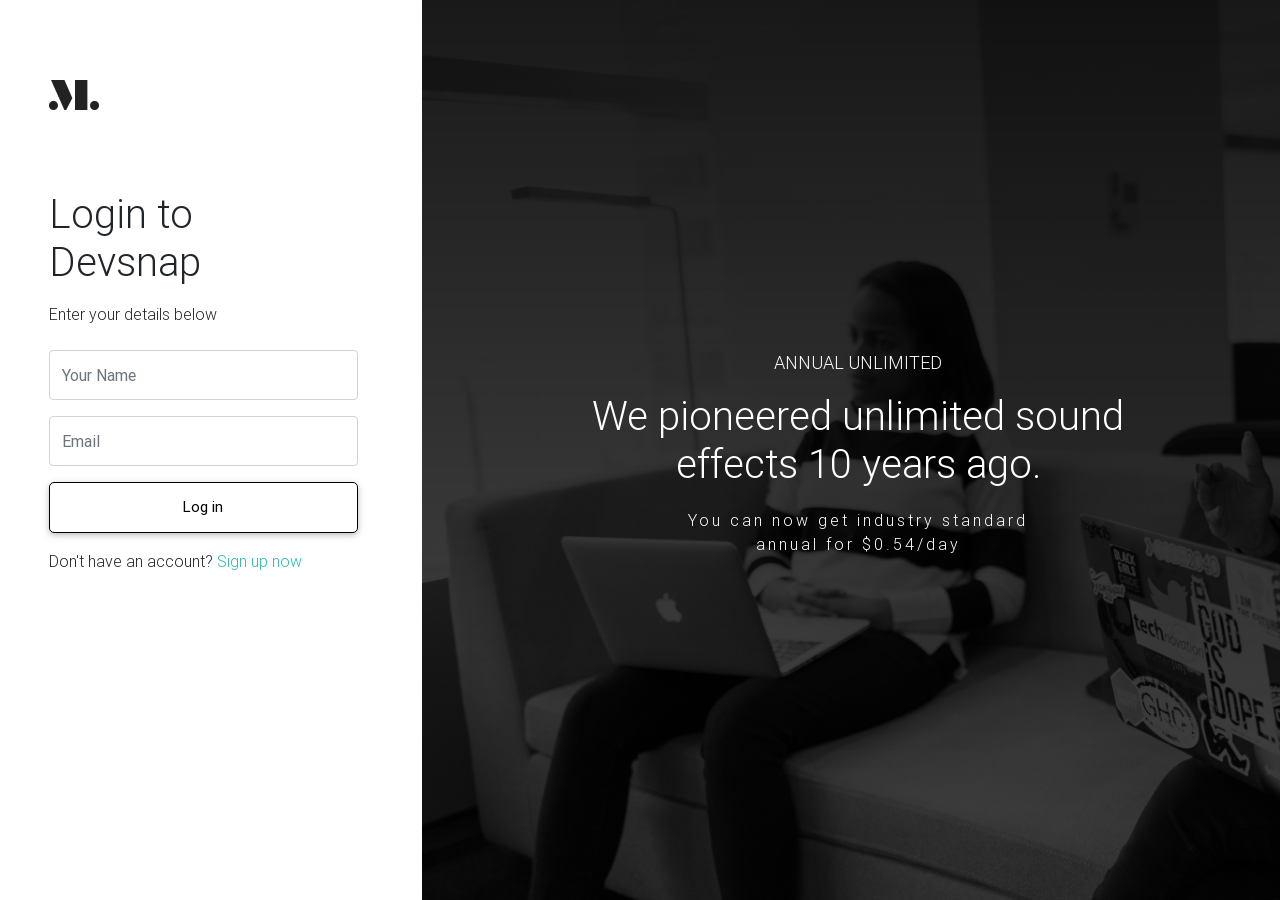
==== index.html @ b38d8dc2 "first commit" ====
<!DOCTYPE html>
<html lang="en">

<head>
  <meta charset="utf-8">
  <meta name="viewport" content="width=device-width, initial-scale=1, shrink-to-fit=no">
  <meta http-equiv="x-ua-compatible" content="ie=edge">
  <title>Login</title>
  <!-- Font Awesome -->
  <link rel="stylesheet" href="https://maxcdn.bootstrapcdn.com/font-awesome/4.7.0/css/font-awesome.min.css">
  <!-- Bootstrap core CSS -->
  <link href="css/bootstrap.min.css" rel="stylesheet">
  <!-- Material Design Bootstrap -->
  <link href="css/mdb.min.css" rel="stylesheet">
  <!-- Your custom styles (optional) -->
  <link href="css/login.css" rel="stylesheet">
</head>

<body>

  <!-- Start your project here-->

  <section style="overflow: hidden; height: 100%;">

    <div class="row">
      <div class="col-md-4" style="height: 100%;">
        <div class="col-lg-10 mx-auto">
          <div class="logo mt-7">
            <img class="" src="./img//logo/logo.png" alt="">
          </div>

          <div class="mt-10">
            <h3 class="login-to">Login to <br> Devsnap</h3>
            <p class="pt-2 pb-2 enter">Enter your details below</p>

            <form>
              <div class="form-group">
                <input type="name" class="form-control input-height" name="name" id="exampleFormControlInput1"
                  placeholder="Your Name" required>
              </div>

              <div class="form-group">
                <input type="email" class="form-control input-height" name="email" id="exampleFormControlInput1"
                  placeholder="Email" required>
              </div>

              <button class="btn btn-block btn-new" type="submit" href="">Log in</button>
              <!-- <input type="submit" value="Send" class="input-submit"> -->
            </form>
          </div>
          <p class="mt-3 dont-have">Don't have an account?
            <span class="text-default">
              <a class="text-default" href="register.html">Sign up now</a>
            </span>
          </p>
        </div>
      </div>
      <div class="col-md-8 login-right-col">
        <div class="flex-center flex-column">
          <p class="annual text-white text-center p-2">annual unlimited</p>
          <h3 class="effect text-white text-center p-2"> We pioneered unlimited sound <br>effects 10 years ago.</h3>
          <p class="standard text-white text-center p-1">You can now get industry standard <br> annual for $0.54/day</p>
        </div>
      </div>
    </div>

  </section>

  <style>
    .login-right-col{
      background-image: linear-gradient(rgba(0, 0, 0, 0.9), rgba(0, 0, 0, 0.7)), url('./img/gal1.jpg');
      background-size: cover;
      height: 100vh;
    }

    .annual{
      font-size: 18px;
      text-transform: uppercase;
    }
    .effect{
      font-size: 40px;
    }
    .standard{
      font-size: 16px;
      letter-spacing: 3px;
    }
    .login-to{
      font-size: 40px;
    }
    .mt-10{
      margin-top: 5rem;
    }
    .mt-7{
      margin-top: 5rem;
    }
    .btn-new{
      background: transparent;
      border: 1px solid #000;
      border-radius: 5px;
      color: #000;
      text-transform: unset;
      font-size: 15px;
    }
    .input-height{
      height: 50px;
    }


    @media (max-width: 576px) {
      .logo{
      text-align: center;
      }
      .enter{
      text-align: center;
      }
      .login-to{
        text-align: center;
      }
      .dont-have{
      text-align: center;
      }
      .login-right-col{
        display: none;
      }
    }
  </style>

  <!-- /Start your project here-->

  <!-- SCRIPTS -->
  <!-- JQuery -->
  <script type="text/javascript" src="js/jquery-3.3.1.min.js"></script>
  <!-- Bootstrap tooltips -->
  <script type="text/javascript" src="js/popper.min.js"></script>
  <!-- Bootstrap core JavaScript -->
  <script type="text/javascript" src="js/bootstrap.min.js"></script>
  <!-- MDB core JavaScript -->
  <script type="text/javascript" src="js/mdb.min.js"></script>
</body>

</html>
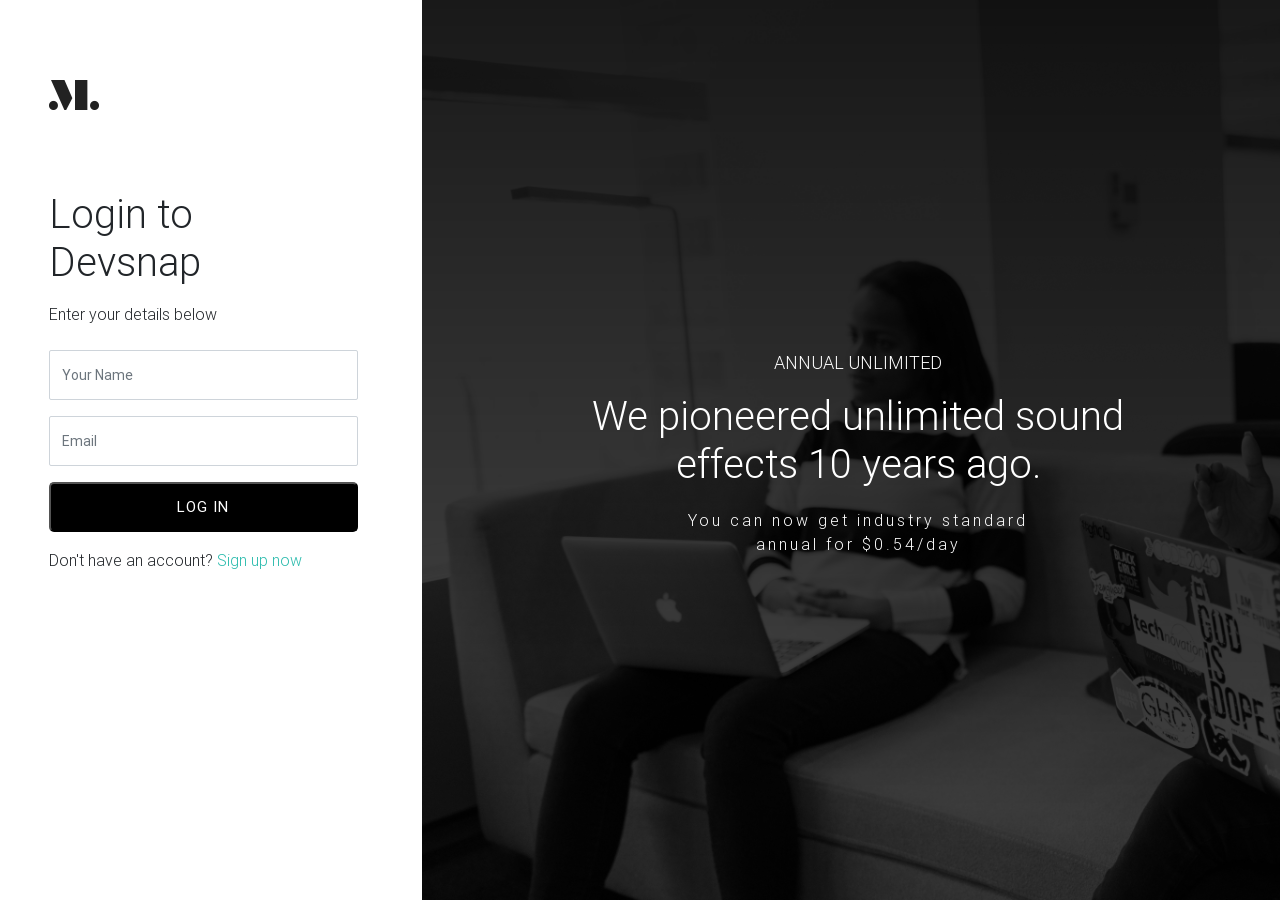
==== commit d67f26b1: "new update" ====
--- a/index.html
+++ b/index.html
@@ -1,141 +1,174 @@
 <!DOCTYPE html>
 <html lang="en">
+  <head>
+    <meta charset="utf-8" />
+    <meta
+      name="viewport"
+      content="width=device-width, initial-scale=1, shrink-to-fit=no"
+    />
+    <meta http-equiv="x-ua-compatible" content="ie=edge" />
+    <title>Login</title>
+    <!-- Font Awesome -->
+    <link
+      rel="stylesheet"
+      href="https://maxcdn.bootstrapcdn.com/font-awesome/4.7.0/css/font-awesome.min.css"
+    />
+    <!-- Bootstrap core CSS -->
+    <link href="css/bootstrap.min.css" rel="stylesheet" />
+    <!-- Material Design Bootstrap -->
+    <link href="css/mdb.min.css" rel="stylesheet" />
+    <!-- Your custom styles (optional) -->
+    <link href="css/login.css" rel="stylesheet" />
+  </head>
 
-<head>
-  <meta charset="utf-8">
-  <meta name="viewport" content="width=device-width, initial-scale=1, shrink-to-fit=no">
-  <meta http-equiv="x-ua-compatible" content="ie=edge">
-  <title>Login</title>
-  <!-- Font Awesome -->
-  <link rel="stylesheet" href="https://maxcdn.bootstrapcdn.com/font-awesome/4.7.0/css/font-awesome.min.css">
-  <!-- Bootstrap core CSS -->
-  <link href="css/bootstrap.min.css" rel="stylesheet">
-  <!-- Material Design Bootstrap -->
-  <link href="css/mdb.min.css" rel="stylesheet">
-  <!-- Your custom styles (optional) -->
-  <link href="css/login.css" rel="stylesheet">
-</head>
+  <body>
+    <!-- Start your project here-->
 
-<body>
+    <section style="overflow: hidden; height: 100%;">
+      <div class="row">
+        <div class="col-md-4" style="height: 100%;">
+          <div class="col-lg-10 mx-auto">
+            <div class="logo mt-7">
+              <img class="" src="./img//logo/logo.png" alt="" />
+            </div>
 
-  <!-- Start your project here-->
+            <div class="mt-10">
+              <h3 class="login-to">
+                Login to <br />
+                Devsnap
+              </h3>
+              <p class="pt-2 pb-2 enter">Enter your details below</p>
 
-  <section style="overflow: hidden; height: 100%;">
+              <form>
+                <div class="form-group">
+                  <input
+                    type="name"
+                    class="form-control input-height"
+                    name="name"
+                    id="exampleFormControlInput1"
+                    placeholder="Your Name"
+                    required
+                  />
+                </div>
 
-    <div class="row">
-      <div class="col-md-4" style="height: 100%;">
-        <div class="col-lg-10 mx-auto">
-          <div class="logo mt-7">
-            <img class="" src="./img//logo/logo.png" alt="">
+                <div class="form-group">
+                  <input
+                    type="email"
+                    class="form-control input-height"
+                    name="email"
+                    id="exampleFormControlInput1"
+                    placeholder="Email"
+                    required
+                  />
+                </div>
+
+                <button class="btn-block btn-new" type="submit" href="">
+                  Log in
+                </button>
+                <!-- <input type="submit" value="Send" class="input-submit"> -->
+              </form>
+            </div>
+            <p class="mt-3 dont-have">
+              Don't have an account?
+              <span class="text-default">
+                <a class="text-default" href="register.html">Sign up now</a>
+              </span>
+            </p>
           </div>
-
-          <div class="mt-10">
-            <h3 class="login-to">Login to <br> Devsnap</h3>
-            <p class="pt-2 pb-2 enter">Enter your details below</p>
-
-            <form>
-              <div class="form-group">
-                <input type="name" class="form-control input-height" name="name" id="exampleFormControlInput1"
-                  placeholder="Your Name" required>
-              </div>
-
-              <div class="form-group">
-                <input type="email" class="form-control input-height" name="email" id="exampleFormControlInput1"
-                  placeholder="Email" required>
-              </div>
-
-              <button class="btn btn-block btn-new" type="submit" href="">Log in</button>
-              <!-- <input type="submit" value="Send" class="input-submit"> -->
-            </form>
+        </div>
+        <div class="col-md-8 login-right-col">
+          <div class="flex-center flex-column">
+            <p class="annual text-white text-center p-2">annual unlimited</p>
+            <h3 class="effect text-white text-center p-2">
+              We pioneered unlimited sound <br />effects 10 years ago.
+            </h3>
+            <p class="standard text-white text-center p-1">
+              You can now get industry standard <br />
+              annual for $0.54/day
+            </p>
           </div>
-          <p class="mt-3 dont-have">Don't have an account?
-            <span class="text-default">
-              <a class="text-default" href="register.html">Sign up now</a>
-            </span>
-          </p>
         </div>
       </div>
-      <div class="col-md-8 login-right-col">
-        <div class="flex-center flex-column">
-          <p class="annual text-white text-center p-2">annual unlimited</p>
-          <h3 class="effect text-white text-center p-2"> We pioneered unlimited sound <br>effects 10 years ago.</h3>
-          <p class="standard text-white text-center p-1">You can now get industry standard <br> annual for $0.54/day</p>
-        </div>
-      </div>
-    </div>
+    </section>
 
-  </section>
+    <style>
+      .login-right-col {
+        background-image: linear-gradient(
+            rgba(0, 0, 0, 0.9),
+            rgba(0, 0, 0, 0.7)
+          ),
+          url('./img/gal1.jpg');
+        background-size: cover;
+        height: 100vh;
+      }
 
-  <style>
-    .login-right-col{
-      background-image: linear-gradient(rgba(0, 0, 0, 0.9), rgba(0, 0, 0, 0.7)), url('./img/gal1.jpg');
-      background-size: cover;
-      height: 100vh;
-    }
+      .annual {
+        font-size: 18px;
+        text-transform: uppercase;
+      }
+      .effect {
+        font-size: 40px;
+      }
+      .standard {
+        font-size: 16px;
+        letter-spacing: 3px;
+      }
+      .login-to {
+        font-size: 40px;
+      }
+      .mt-10 {
+        margin-top: 5rem;
+      }
+      .mt-7 {
+        margin-top: 5rem;
+      }
+      .btn-new {
+        background: #000;
+        border-radius: 5px;
+        color: #fff;
+        text-transform: uppercase;
+        letter-spacing: 1px;
+        font-size: 15px;
+        height: 50px;
+        cursor: pointer;
+      }
+      .input-height {
+        height: 50px;
+        display: flex;
+        align-items: center;
+        border-radius: 2px;
+        font-size: 14px;
+      }
 
-    .annual{
-      font-size: 18px;
-      text-transform: uppercase;
-    }
-    .effect{
-      font-size: 40px;
-    }
-    .standard{
-      font-size: 16px;
-      letter-spacing: 3px;
-    }
-    .login-to{
-      font-size: 40px;
-    }
-    .mt-10{
-      margin-top: 5rem;
-    }
-    .mt-7{
-      margin-top: 5rem;
-    }
-    .btn-new{
-      background: transparent;
-      border: 1px solid #000;
-      border-radius: 5px;
-      color: #000;
-      text-transform: unset;
-      font-size: 15px;
-    }
-    .input-height{
-      height: 50px;
-    }
+      @media (max-width: 700px) {
+        .logo {
+          text-align: center;
+        }
+        .enter {
+          text-align: center;
+        }
+        .login-to {
+          text-align: center;
+        }
+        .dont-have {
+          text-align: center;
+        }
+        .login-right-col {
+          display: none;
+        }
+      }
+    </style>
 
+    <!-- /Start your project here-->
 
-    @media (max-width: 576px) {
-      .logo{
-      text-align: center;
-      }
-      .enter{
-      text-align: center;
-      }
-      .login-to{
-        text-align: center;
-      }
-      .dont-have{
-      text-align: center;
-      }
-      .login-right-col{
-        display: none;
-      }
-    }
-  </style>
-
-  <!-- /Start your project here-->
-
-  <!-- SCRIPTS -->
-  <!-- JQuery -->
-  <script type="text/javascript" src="js/jquery-3.3.1.min.js"></script>
-  <!-- Bootstrap tooltips -->
-  <script type="text/javascript" src="js/popper.min.js"></script>
-  <!-- Bootstrap core JavaScript -->
-  <script type="text/javascript" src="js/bootstrap.min.js"></script>
-  <!-- MDB core JavaScript -->
-  <script type="text/javascript" src="js/mdb.min.js"></script>
-</body>
-
-</html>+    <!-- SCRIPTS -->
+    <!-- JQuery -->
+    <script type="text/javascript" src="js/jquery-3.3.1.min.js"></script>
+    <!-- Bootstrap tooltips -->
+    <script type="text/javascript" src="js/popper.min.js"></script>
+    <!-- Bootstrap core JavaScript -->
+    <script type="text/javascript" src="js/bootstrap.min.js"></script>
+    <!-- MDB core JavaScript -->
+    <script type="text/javascript" src="js/mdb.min.js"></script>
+  </body>
+</html>
